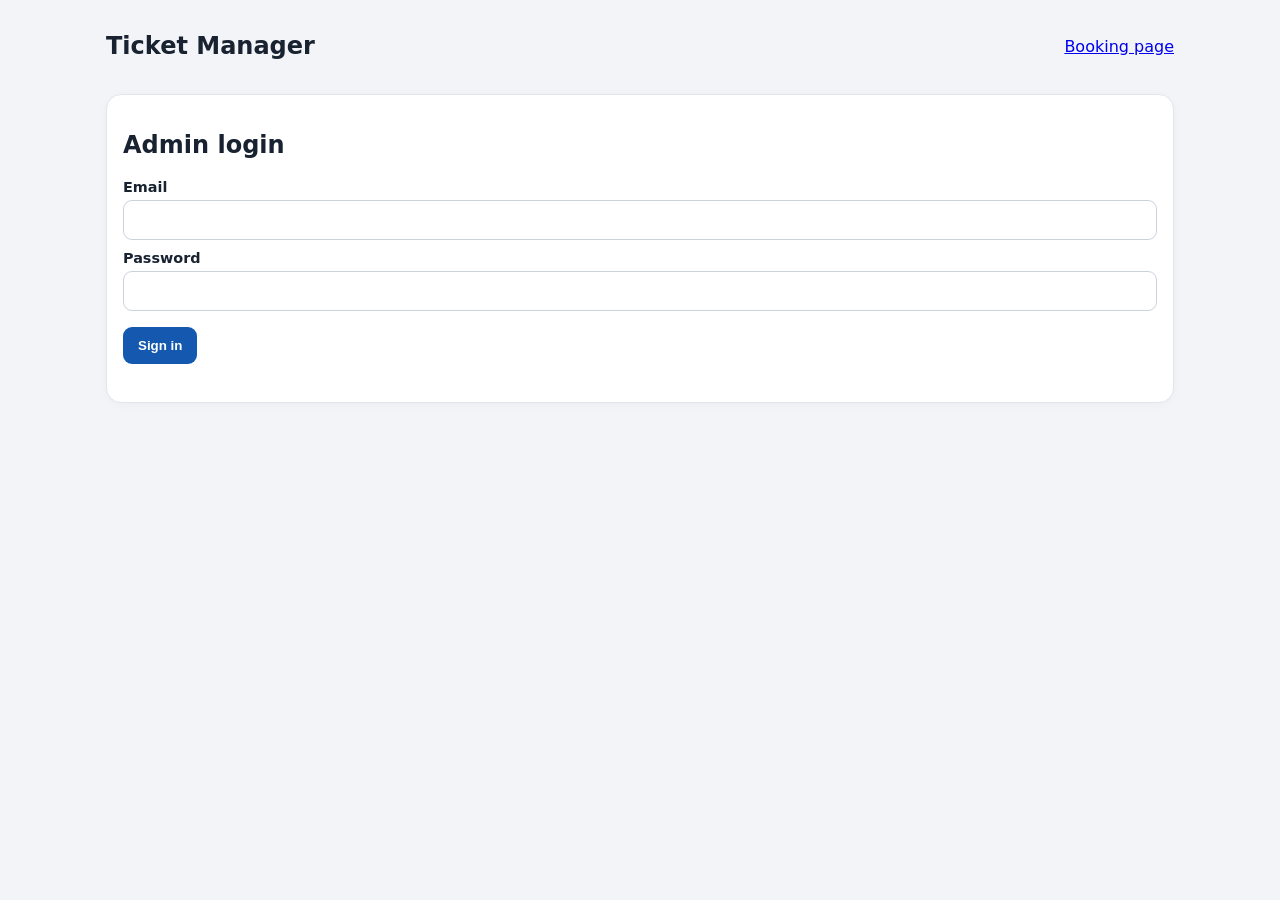
==== admin.html @ 220661d1 "Add files via upload" ====
<!doctype html><html lang="en"><head><meta charset="utf-8"><meta name="viewport" content="width=device-width,initial-scale=1"><title>Ticket Admin</title><link rel="stylesheet" href="style.css"></head><body><main class="wrap"><header><h1>Ticket Manager</h1><a href="index.html">Booking page</a></header><section class="card" id="loginCard"><h2>Admin login</h2><form id="loginForm"><label>Email<input id="loginEmail" type="email" required></label><label>Password<input id="loginPassword" type="password" required></label><button>Sign in</button></form><p id="loginMsg"></p></section><div id="adminArea" hidden><section class="card"><div class="row"><h2>Ticket inventory</h2><button id="refresh" class="secondary">Refresh inventory</button></div><div id="stats" class="stats"></div><p class="muted">Green = available; blue = issued; red = redeemed; grey = cancelled. Only green tickets can be selected.</p><div class="filters"><label>Search serial<input id="searchSerial" placeholder="e.g. 1321"></label><label>Status<select id="statusFilter"><option value="available">Available</option><option value="all">All</option><option value="issued">Issued</option><option value="redeemed">Redeemed</option><option value="cancelled">Cancelled</option></select></label></div><div id="grid" class="grid"></div><p id="selectedCount" class="muted">0 selected</p></section><section class="card"><h2>Issue selected tickets</h2><form id="issueForm"><label>Buyer name<input id="buyerName" required></label><label>Buyer email / contact<input id="buyerEmail" required></label><label>WhatsApp number<input id="buyerPhone"></label><div class="row"><label>Payment method<select id="paymentMethod"><option>Cash</option><option>Online</option></select></label><label>Amount received (₹)<input id="amount" type="number" min="0" step="1"></label></div><label>Payment note<textarea id="paymentNote" rows="2" placeholder="Cash received / UPI reference / other note"></textarea></label><button id="issueBtn">Issue & generate PDFs</button></form><p id="issueMsg"></p><div id="issuedFiles"></div></section><section class="card"><h2>Redeem a ticket</h2><label>QR token<input id="redeemToken" placeholder="Paste scanned ticket token"></label><button id="redeemBtn" class="secondary">Redeem ticket</button><p id="redeemMsg"></p></section><section class="card"><h2>Master register</h2><button id="export" class="secondary">Export CSV</button><div id="register"></div></section><button id="logout" class="secondary">Sign out</button></div></main><script type="module" src="js/admin.js"></script></body></html>
---- style.css ----
*{box-sizing:border-box}body{margin:0;background:#f2f4f7;color:#182230;font:16px system-ui,sans-serif}.wrap{max-width:1100px;margin:auto;padding:16px}header,.row{display:flex;justify-content:space-between;align-items:center;gap:12px}header{margin-bottom:18px}h1{font-size:1.5rem}.card{background:#fff;border:1px solid #e1e5eb;border-radius:15px;padding:16px;margin:14px 0;box-shadow:0 2px 10px #00000008}label{display:block;font-size:.9rem;font-weight:650;margin:10px 0}input,select,textarea{display:block;width:100%;padding:11px;border:1px solid #cbd2dc;border-radius:9px;margin-top:5px;font:inherit}button{background:#1558b0;color:white;border:0;border-radius:9px;padding:11px 15px;font-weight:700;margin:6px 0;cursor:pointer}.secondary{background:#e8edf4;color:#1b2738}.muted{color:#667085;font-size:.88rem}.stats{display:flex;flex-wrap:wrap;gap:8px}.stat{background:#eef1f5;padding:9px 13px;border-radius:9px}.stat b{display:block;font-size:1.2rem}.filters{display:grid;grid-template-columns:1fr 1fr;gap:10px}.grid{display:grid;grid-template-columns:repeat(auto-fill,minmax(76px,1fr));gap:7px;margin:12px 0}.tile{padding:10px 3px;border-radius:8px;border:1px solid transparent;font-weight:700}.available{background:#e1f5e7;color:#126b35}.issued{background:#e4efff;color:#164f9c}.redeemed{background:#ffe4e4;color:#a51f1f}.cancelled{background:#e9eaec;color:#555}.tile:disabled{opacity:1}.tile.selected{outline:3px solid #185abd}.file-row{border-top:1px solid #e5e7eb;padding:10px 0;display:flex;justify-content:space-between;gap:10px;align-items:center}table{border-collapse:collapse;width:100%;font-size:.85rem}td,th{text-align:left;padding:7px;border-bottom:1px solid #e5e7eb}.ok{color:#13803b}.bad{color:#b42318}@media(max-width:600px){.filters{grid-template-columns:1fr}.row{align-items:flex-start;flex-direction:column}}
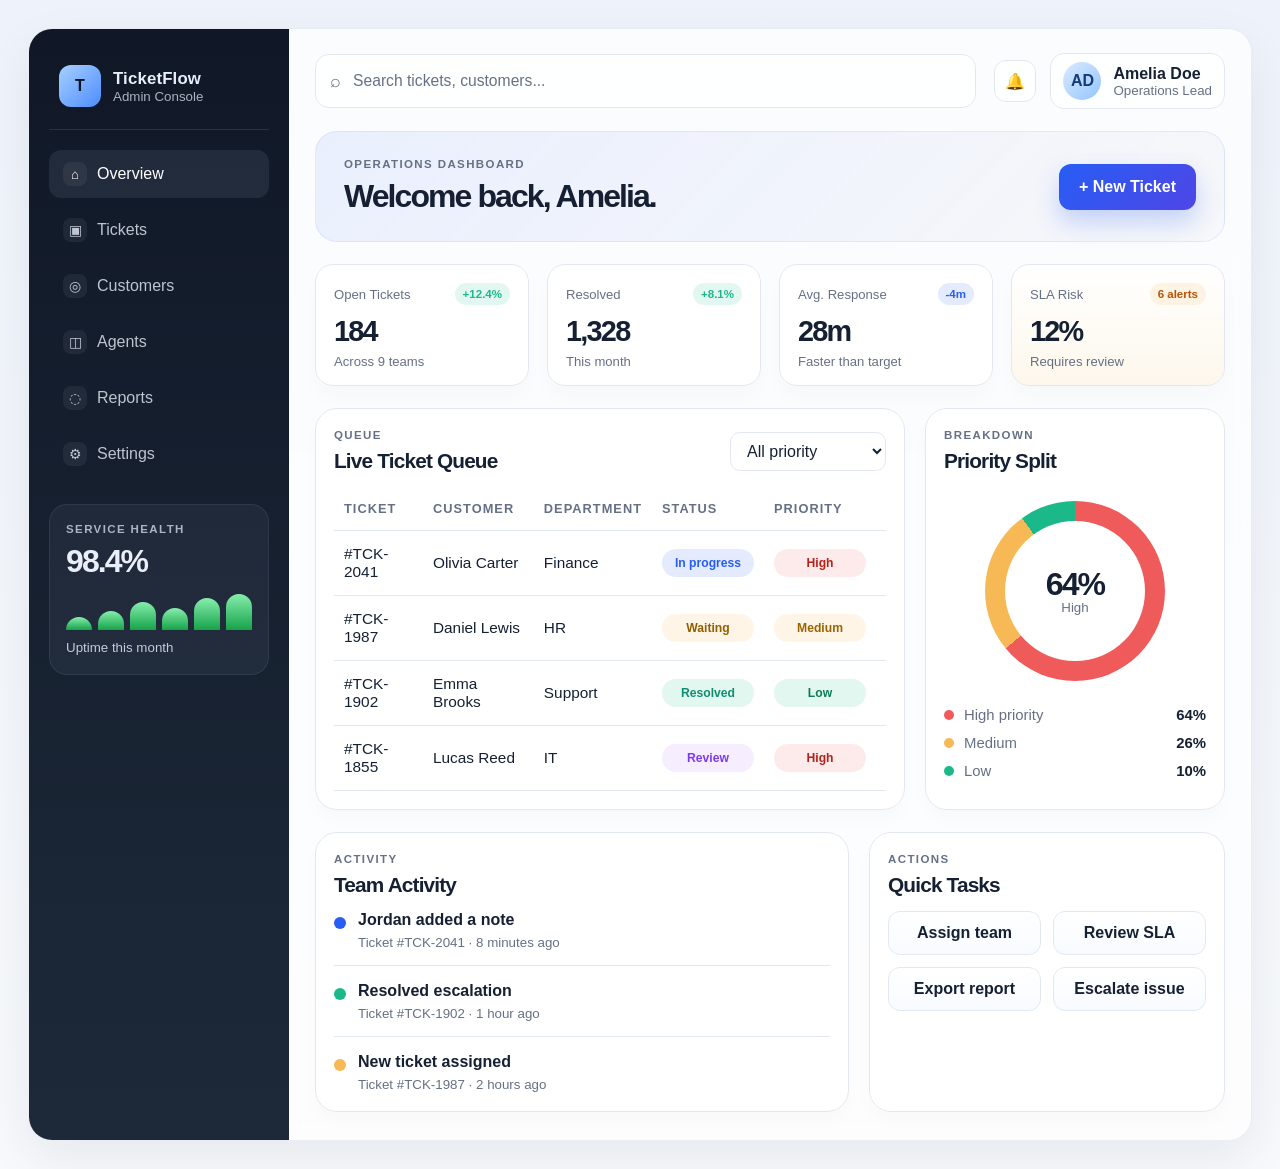
==== commit f369a99a: "Refresh the admin dashboard with a more polished, professional ticketing UI." ====
--- a/admin.html
+++ b/admin.html
@@ -1 +1,265 @@
-<!doctype html><html lang="en"><head><meta charset="utf-8"><meta name="viewport" content="width=device-width,initial-scale=1"><title>Ticket Admin</title><link rel="stylesheet" href="style.css"></head><body><main class="wrap"><header><h1>Ticket Manager</h1><a href="index.html">Booking page</a></header><section class="card" id="loginCard"><h2>Admin login</h2><form id="loginForm"><label>Email<input id="loginEmail" type="email" required></label><label>Password<input id="loginPassword" type="password" required></label><button>Sign in</button></form><p id="loginMsg"></p></section><div id="adminArea" hidden><section class="card"><div class="row"><h2>Ticket inventory</h2><button id="refresh" class="secondary">Refresh inventory</button></div><div id="stats" class="stats"></div><p class="muted">Green = available; blue = issued; red = redeemed; grey = cancelled. Only green tickets can be selected.</p><div class="filters"><label>Search serial<input id="searchSerial" placeholder="e.g. 1321"></label><label>Status<select id="statusFilter"><option value="available">Available</option><option value="all">All</option><option value="issued">Issued</option><option value="redeemed">Redeemed</option><option value="cancelled">Cancelled</option></select></label></div><div id="grid" class="grid"></div><p id="selectedCount" class="muted">0 selected</p></section><section class="card"><h2>Issue selected tickets</h2><form id="issueForm"><label>Buyer name<input id="buyerName" required></label><label>Buyer email / contact<input id="buyerEmail" required></label><label>WhatsApp number<input id="buyerPhone"></label><div class="row"><label>Payment method<select id="paymentMethod"><option>Cash</option><option>Online</option></select></label><label>Amount received (₹)<input id="amount" type="number" min="0" step="1"></label></div><label>Payment note<textarea id="paymentNote" rows="2" placeholder="Cash received / UPI reference / other note"></textarea></label><button id="issueBtn">Issue & generate PDFs</button></form><p id="issueMsg"></p><div id="issuedFiles"></div></section><section class="card"><h2>Redeem a ticket</h2><label>QR token<input id="redeemToken" placeholder="Paste scanned ticket token"></label><button id="redeemBtn" class="secondary">Redeem ticket</button><p id="redeemMsg"></p></section><section class="card"><h2>Master register</h2><button id="export" class="secondary">Export CSV</button><div id="register"></div></section><button id="logout" class="secondary">Sign out</button></div></main><script type="module" src="js/admin.js"></script></body></html>+<!doctype html>
+<html lang="en">
+  <head>
+    <meta charset="utf-8" />
+    <meta name="viewport" content="width=device-width, initial-scale=1" />
+    <title>Ticket Admin</title>
+    <link rel="stylesheet" href="style.css" />
+  </head>
+  <body>
+    <div class="app-shell">
+      <aside class="sidebar">
+        <div class="brand">
+          <div class="brand-mark">T</div>
+          <div>
+            <strong>TicketFlow</strong>
+            <small>Admin Console</small>
+          </div>
+        </div>
+
+        <nav class="nav" aria-label="Sidebar navigation">
+          <a class="active" href="#">
+            <span class="nav-icon">⌂</span>
+            Overview
+          </a>
+          <a href="#">
+            <span class="nav-icon">▣</span>
+            Tickets
+          </a>
+          <a href="#">
+            <span class="nav-icon">◎</span>
+            Customers
+          </a>
+          <a href="#">
+            <span class="nav-icon">◫</span>
+            Agents
+          </a>
+          <a href="#">
+            <span class="nav-icon">◌</span>
+            Reports
+          </a>
+          <a href="#">
+            <span class="nav-icon">⚙</span>
+            Settings
+          </a>
+        </nav>
+
+        <div class="sidebar-card">
+          <p class="eyebrow">Service Health</p>
+          <h3>98.4%</h3>
+          <div class="sparkline" aria-hidden="true">
+            <span></span><span></span><span></span><span></span><span></span><span></span>
+          </div>
+          <small>Uptime this month</small>
+        </div>
+      </aside>
+
+      <main class="main-panel">
+        <header class="topbar">
+          <div class="search-box" aria-label="Search">
+            <span class="search-icon">⌕</span>
+            <input type="text" value="Search tickets, customers..." aria-label="Search tickets" />
+          </div>
+
+          <div class="topbar-actions">
+            <button class="icon-button" aria-label="Notifications">🔔</button>
+            <div class="user-pill">
+              <div class="avatar">AD</div>
+              <div>
+                <strong>Amelia Doe</strong>
+                <small>Operations Lead</small>
+              </div>
+            </div>
+          </div>
+        </header>
+
+        <section class="hero">
+          <div>
+            <p class="eyebrow">Operations dashboard</p>
+            <h1>Welcome back, Amelia.</h1>
+          </div>
+          <button class="primary-btn">+ New Ticket</button>
+        </section>
+
+        <section class="stats-grid" aria-label="Key metrics">
+          <article class="stat-card">
+            <div class="stat-label">
+              <span>Open Tickets</span>
+              <span class="change positive">+12.4%</span>
+            </div>
+            <div class="stat-value">184</div>
+            <div class="stat-meta">Across 9 teams</div>
+          </article>
+
+          <article class="stat-card">
+            <div class="stat-label">
+              <span>Resolved</span>
+              <span class="change positive">+8.1%</span>
+            </div>
+            <div class="stat-value">1,328</div>
+            <div class="stat-meta">This month</div>
+          </article>
+
+          <article class="stat-card">
+            <div class="stat-label">
+              <span>Avg. Response</span>
+              <span class="change neutral">-4m</span>
+            </div>
+            <div class="stat-value">28m</div>
+            <div class="stat-meta">Faster than target</div>
+          </article>
+
+          <article class="stat-card accent">
+            <div class="stat-label">
+              <span>SLA Risk</span>
+              <span class="change warning">6 alerts</span>
+            </div>
+            <div class="stat-value">12%</div>
+            <div class="stat-meta">Requires review</div>
+          </article>
+        </section>
+
+        <section class="content-grid">
+          <article class="panel large-panel">
+            <div class="panel-header">
+              <div>
+                <p class="eyebrow">Queue</p>
+                <h2>Live Ticket Queue</h2>
+              </div>
+              <select aria-label="Ticket status filter">
+                <option>All priority</option>
+                <option>High priority</option>
+                <option>Medium priority</option>
+                <option>Low priority</option>
+              </select>
+            </div>
+
+            <div class="table-wrap">
+              <table>
+                <thead>
+                  <tr>
+                    <th>Ticket</th>
+                    <th>Customer</th>
+                    <th>Department</th>
+                    <th>Status</th>
+                    <th>Priority</th>
+                    <th>Updated</th>
+                  </tr>
+                </thead>
+                <tbody>
+                  <tr>
+                    <td>#TCK-2041</td>
+                    <td>Olivia Carter</td>
+                    <td>Finance</td>
+                    <td><span class="status in-progress">In progress</span></td>
+                    <td><span class="priority high">High</span></td>
+                    <td>2 mins ago</td>
+                  </tr>
+                  <tr>
+                    <td>#TCK-1987</td>
+                    <td>Daniel Lewis</td>
+                    <td>HR</td>
+                    <td><span class="status waiting">Waiting</span></td>
+                    <td><span class="priority medium">Medium</span></td>
+                    <td>11 mins ago</td>
+                  </tr>
+                  <tr>
+                    <td>#TCK-1902</td>
+                    <td>Emma Brooks</td>
+                    <td>Support</td>
+                    <td><span class="status resolved">Resolved</span></td>
+                    <td><span class="priority low">Low</span></td>
+                    <td>1 hour ago</td>
+                  </tr>
+                  <tr>
+                    <td>#TCK-1855</td>
+                    <td>Lucas Reed</td>
+                    <td>IT</td>
+                    <td><span class="status review">Review</span></td>
+                    <td><span class="priority high">High</span></td>
+                    <td>3 hours ago</td>
+                  </tr>
+                </tbody>
+              </table>
+            </div>
+          </article>
+
+          <article class="panel">
+            <div class="panel-header compact">
+              <div>
+                <p class="eyebrow">Breakdown</p>
+                <h2>Priority Split</h2>
+              </div>
+            </div>
+
+            <div class="ring-wrap">
+              <div class="ring-chart">
+                <div class="ring-center">
+                  <strong>64%</strong>
+                  <small>High</small>
+                </div>
+              </div>
+            </div>
+
+            <div class="legend">
+              <div><span class="dot red"></span>High priority <strong>64%</strong></div>
+              <div><span class="dot amber"></span>Medium <strong>26%</strong></div>
+              <div><span class="dot green"></span>Low <strong>10%</strong></div>
+            </div>
+          </article>
+        </section>
+
+        <section class="bottom-grid">
+          <article class="panel">
+            <div class="panel-header compact">
+              <div>
+                <p class="eyebrow">Activity</p>
+                <h2>Team Activity</h2>
+              </div>
+            </div>
+
+            <ul class="activity-list">
+              <li>
+                <div class="activity-dot blue"></div>
+                <div>
+                  <strong>Jordan added a note</strong>
+                  <small>Ticket #TCK-2041 · 8 minutes ago</small>
+                </div>
+              </li>
+              <li>
+                <div class="activity-dot green"></div>
+                <div>
+                  <strong>Resolved escalation</strong>
+                  <small>Ticket #TCK-1902 · 1 hour ago</small>
+                </div>
+              </li>
+              <li>
+                <div class="activity-dot amber"></div>
+                <div>
+                  <strong>New ticket assigned</strong>
+                  <small>Ticket #TCK-1987 · 2 hours ago</small>
+                </div>
+              </li>
+            </ul>
+          </article>
+
+          <article class="panel">
+            <div class="panel-header compact">
+              <div>
+                <p class="eyebrow">Actions</p>
+                <h2>Quick Tasks</h2>
+              </div>
+            </div>
+
+            <div class="quick-actions">
+              <button>Assign team</button>
+              <button>Review SLA</button>
+              <button>Export report</button>
+              <button>Escalate issue</button>
+            </div>
+          </article>
+        </section>
+      </main>
+    </div>
+  </body>
+</html>
--- a/style.css
+++ b/style.css
@@ -1 +1,642 @@
-*{box-sizing:border-box}body{margin:0;background:#f2f4f7;color:#182230;font:16px system-ui,sans-serif}.wrap{max-width:1100px;margin:auto;padding:16px}header,.row{display:flex;justify-content:space-between;align-items:center;gap:12px}header{margin-bottom:18px}h1{font-size:1.5rem}.card{background:#fff;border:1px solid #e1e5eb;border-radius:15px;padding:16px;margin:14px 0;box-shadow:0 2px 10px #00000008}label{display:block;font-size:.9rem;font-weight:650;margin:10px 0}input,select,textarea{display:block;width:100%;padding:11px;border:1px solid #cbd2dc;border-radius:9px;margin-top:5px;font:inherit}button{background:#1558b0;color:white;border:0;border-radius:9px;padding:11px 15px;font-weight:700;margin:6px 0;cursor:pointer}.secondary{background:#e8edf4;color:#1b2738}.muted{color:#667085;font-size:.88rem}.stats{display:flex;flex-wrap:wrap;gap:8px}.stat{background:#eef1f5;padding:9px 13px;border-radius:9px}.stat b{display:block;font-size:1.2rem}.filters{display:grid;grid-template-columns:1fr 1fr;gap:10px}.grid{display:grid;grid-template-columns:repeat(auto-fill,minmax(76px,1fr));gap:7px;margin:12px 0}.tile{padding:10px 3px;border-radius:8px;border:1px solid transparent;font-weight:700}.available{background:#e1f5e7;color:#126b35}.issued{background:#e4efff;color:#164f9c}.redeemed{background:#ffe4e4;color:#a51f1f}.cancelled{background:#e9eaec;color:#555}.tile:disabled{opacity:1}.tile.selected{outline:3px solid #185abd}.file-row{border-top:1px solid #e5e7eb;padding:10px 0;display:flex;justify-content:space-between;gap:10px;align-items:center}table{border-collapse:collapse;width:100%;font-size:.85rem}td,th{text-align:left;padding:7px;border-bottom:1px solid #e5e7eb}.ok{color:#13803b}.bad{color:#b42318}@media(max-width:600px){.filters{grid-template-columns:1fr}.row{align-items:flex-start;flex-direction:column}}+* {
+  box-sizing: border-box;
+}
+
+:root {
+  --bg: #f4f7fb;
+  --panel: #ffffff;
+  --panel-alt: #eef4ff;
+  --sidebar: #101827;
+  --sidebar-soft: #1d2939;
+  --text: #162033;
+  --muted: #667085;
+  --line: #e3e8f0;
+  --primary: #275df5;
+  --primary-soft: rgba(39, 93, 245, 0.12);
+  --green: #1bb98a;
+  --green-soft: rgba(27, 185, 138, 0.12);
+  --amber: #f7b955;
+  --amber-soft: rgba(247, 185, 85, 0.14);
+  --red: #ef5b5b;
+  --red-soft: rgba(239, 91, 91, 0.12);
+  --shadow: 0 18px 50px rgba(15, 23, 42, 0.07);
+}
+
+html, body {
+  margin: 0;
+  min-height: 100%;
+  font-family: Inter, "Segoe UI", Roboto, Helvetica, Arial, sans-serif;
+  background: linear-gradient(180deg, #eef3fb 0%, #f7f9fc 100%);
+  color: var(--text);
+}
+
+body {
+  min-height: 100vh;
+  padding: 28px;
+}
+
+button, input, select {
+  font: inherit;
+}
+
+.app-shell {
+  max-width: 1460px;
+  margin: 0 auto;
+  background: rgba(255, 255, 255, 0.52);
+  backdrop-filter: blur(10px);
+  border: 1px solid rgba(148, 163, 184, 0.16);
+  border-radius: 24px;
+  box-shadow: var(--shadow);
+  display: grid;
+  grid-template-columns: 260px minmax(0, 1fr);
+  overflow: hidden;
+}
+
+.sidebar {
+  background: linear-gradient(180deg, var(--sidebar) 0%, var(--sidebar-soft) 100%);
+  color: #e9eef9;
+  padding: 28px 20px;
+}
+
+.brand {
+  display: flex;
+  align-items: center;
+  gap: 12px;
+  padding: 8px 10px 22px;
+  border-bottom: 1px solid rgba(148, 163, 184, 0.18);
+  margin-bottom: 20px;
+}
+
+.brand-mark {
+  width: 42px;
+  height: 42px;
+  border-radius: 12px;
+  display: grid;
+  place-items: center;
+  font-weight: 700;
+  background: linear-gradient(135deg, #a8d0ff, #4c8dff);
+  color: #071426;
+}
+
+.brand strong {
+  display: block;
+  font-size: 1.05rem;
+  letter-spacing: 0.01em;
+}
+
+.brand small {
+  display: block;
+  opacity: 0.72;
+}
+
+.nav {
+  display: flex;
+  flex-direction: column;
+  gap: 8px;
+}
+
+.nav a {
+  color: rgba(233, 238, 249, 0.8);
+  text-decoration: none;
+  display: flex;
+  align-items: center;
+  gap: 10px;
+  padding: 12px 14px;
+  border-radius: 12px;
+  transition: 0.2s ease;
+}
+
+.nav a:hover,
+.nav a.active {
+  background: rgba(148, 163, 184, 0.12);
+  color: #fff;
+}
+
+.nav-icon {
+  display: inline-grid;
+  place-items: center;
+  width: 24px;
+  height: 24px;
+  font-size: 0.85rem;
+  border-radius: 8px;
+  background: rgba(255,255,255,0.06);
+}
+
+.sidebar-card {
+  margin-top: 26px;
+  padding: 18px 16px;
+  border-radius: 18px;
+  background: rgba(148, 163, 184, 0.08);
+  border: 1px solid rgba(148, 163, 184, 0.12);
+}
+
+.eyebrow {
+  margin: 0 0 8px;
+  font-size: 0.72rem;
+  letter-spacing: 0.12em;
+  text-transform: uppercase;
+  color: var(--muted);
+  font-weight: 700;
+}
+
+.sidebar-card .eyebrow {
+  color: rgba(233, 238, 249, 0.7);
+}
+
+.sidebar-card h3 {
+  margin: 0;
+  font-size: 2rem;
+  letter-spacing: -0.06em;
+}
+
+.sidebar-card small {
+  color: rgba(233, 238, 249, 0.82);
+}
+
+.sparkline {
+  display: flex;
+  align-items: flex-end;
+  gap: 6px;
+  height: 36px;
+  margin: 14px 0 8px;
+}
+
+.sparkline span {
+  display: block;
+  width: 100%;
+  border-radius: 999px 999px 0 0;
+  background: linear-gradient(180deg, #86eeac, #16a34a);
+}
+
+.sparkline span:nth-child(1) { height: 35%; }
+.sparkline span:nth-child(2) { height: 52%; }
+.sparkline span:nth-child(3) { height: 78%; }
+.sparkline span:nth-child(4) { height: 60%; }
+.sparkline span:nth-child(5) { height: 90%; }
+.sparkline span:nth-child(6) { height: 100%; }
+
+.main-panel {
+  background: rgba(255, 255, 255, 0.4);
+  padding: 24px 26px 28px;
+}
+
+.topbar {
+  display: flex;
+  align-items: center;
+  justify-content: space-between;
+  gap: 18px;
+  margin-bottom: 22px;
+}
+
+.search-box {
+  flex: 1;
+  display: flex;
+  align-items: center;
+  gap: 10px;
+  background: rgba(255,255,255,0.8);
+  border: 1px solid var(--line);
+  border-radius: 14px;
+  padding: 0 14px;
+  min-height: 54px;
+}
+
+.search-icon {
+  color: var(--muted);
+  font-size: 1.1rem;
+}
+
+.search-box input {
+  flex: 1;
+  border: 0;
+  background: transparent;
+  color: var(--muted);
+  outline: 0;
+  font-size: 0.98rem;
+}
+
+.topbar-actions {
+  display: flex;
+  align-items: center;
+  gap: 14px;
+}
+
+.icon-button {
+  width: 42px;
+  height: 42px;
+  border: 1px solid var(--line);
+  background: rgba(255,255,255,0.8);
+  border-radius: 12px;
+  cursor: pointer;
+}
+
+.user-pill {
+  display: flex;
+  align-items: center;
+  gap: 12px;
+  background: rgba(255,255,255,0.8);
+  border: 1px solid var(--line);
+  border-radius: 14px;
+  padding: 8px 12px;
+}
+
+.avatar {
+  width: 38px;
+  height: 38px;
+  border-radius: 50%;
+  display: grid;
+  place-items: center;
+  background: linear-gradient(135deg, #dbeafe, #93c5fd);
+  color: #123b7a;
+  font-weight: 700;
+}
+
+.user-pill strong,
+.user-pill small {
+  display: block;
+}
+
+.user-pill small {
+  color: var(--muted);
+}
+
+.hero {
+  background: linear-gradient(135deg, rgba(39,93,245,0.08), rgba(17,24,39,0.02));
+  border: 1px solid rgba(39,93,245,0.09);
+  border-radius: 22px;
+  padding: 26px 28px;
+  display: flex;
+  align-items: center;
+  justify-content: space-between;
+  gap: 18px;
+}
+
+.hero h1 {
+  margin: 0;
+  font-size: clamp(2rem, 2vw, 2.5rem);
+  letter-spacing: -0.06em;
+}
+
+.primary-btn {
+  border: 0;
+  border-radius: 12px;
+  padding: 14px 20px;
+  background: linear-gradient(135deg, var(--primary), #4f46e5);
+  color: #fff;
+  box-shadow: 0 12px 24px rgba(39, 93, 245, 0.25);
+  cursor: pointer;
+  font-weight: 600;
+}
+
+.stats-grid {
+  display: grid;
+  grid-template-columns: repeat(4, minmax(0, 1fr));
+  gap: 18px;
+  margin-top: 22px;
+}
+
+.stat-card {
+  background: rgba(255,255,255,0.84);
+  border: 1px solid var(--line);
+  border-radius: 18px;
+  padding: 18px 18px 16px;
+  box-shadow: 0 12px 20px rgba(15, 23, 42, 0.02);
+}
+
+.stat-card.accent {
+  background: linear-gradient(180deg, rgba(255,255,255,0.9), rgba(254,244,226,0.65));
+}
+
+.stat-label {
+  display: flex;
+  justify-content: space-between;
+  align-items: center;
+  gap: 12px;
+  color: var(--muted);
+  font-size: 0.82rem;
+  margin-bottom: 10px;
+}
+
+.stat-value {
+  font-size: clamp(1.8rem, 2vw, 2.3rem);
+  letter-spacing: -0.06em;
+  font-weight: 700;
+  margin: 8px 0 6px;
+}
+
+.stat-meta {
+  font-size: 0.82rem;
+  color: var(--muted);
+}
+
+.change {
+  display: inline-flex;
+  align-items: center;
+  justify-content: center;
+  padding: 5px 8px;
+  border-radius: 999px;
+  font-weight: 600;
+  font-size: 0.72rem;
+}
+
+.change.positive {
+  color: var(--green);
+  background: var(--green-soft);
+}
+
+.change.neutral {
+  color: var(--primary);
+  background: var(--primary-soft);
+}
+
+.change.warning {
+  color: #b45309;
+  background: var(--amber-soft);
+}
+
+.content-grid {
+  display: grid;
+  grid-template-columns: minmax(0, 1.8fr) minmax(300px, 0.9fr);
+  gap: 20px;
+  margin-top: 22px;
+}
+
+.bottom-grid {
+  display: grid;
+  grid-template-columns: minmax(0, 1.2fr) minmax(260px, 0.8fr);
+  gap: 20px;
+  margin-top: 22px;
+}
+
+.panel {
+  background: rgba(255,255,255,0.86);
+  border: 1px solid var(--line);
+  border-radius: 22px;
+  padding: 20px 18px 18px;
+  box-shadow: 0 10px 18px rgba(15, 23, 42, 0.02);
+}
+
+.panel-header {
+  display: flex;
+  align-items: center;
+  justify-content: space-between;
+  gap: 10px;
+  margin-bottom: 14px;
+}
+
+.panel-header h2 {
+  margin: 0;
+  font-size: 1.3rem;
+  letter-spacing: -0.04em;
+}
+
+.panel-header select {
+  border: 1px solid var(--line);
+  border-radius: 10px;
+  padding: 9px 12px;
+  background: #fff;
+  color: var(--text);
+}
+
+.table-wrap {
+  overflow-x: auto;
+}
+
+table {
+  width: 100%;
+  border-collapse: collapse;
+  min-width: 640px;
+}
+
+th, td {
+  padding: 14px 10px;
+  text-align: left;
+  border-bottom: 1px solid var(--line);
+  font-size: 0.96rem;
+}
+
+th {
+  color: var(--muted);
+  font-size: 0.8rem;
+  letter-spacing: 0.08em;
+  text-transform: uppercase;
+  font-weight: 700;
+}
+
+.status,
+.priority {
+  display: inline-flex;
+  align-items: center;
+  justify-content: center;
+  min-width: 92px;
+  padding: 7px 10px;
+  border-radius: 999px;
+  font-size: 0.76rem;
+  font-weight: 700;
+}
+
+.status.in-progress {
+  background: var(--primary-soft);
+  color: var(--primary);
+}
+
+.status.waiting {
+  background: var(--amber-soft);
+  color: #915e00;
+}
+
+.status.resolved {
+  background: var(--green-soft);
+  color: #0f8f6e;
+}
+
+.status.review {
+  background: rgba(168, 85, 247, 0.1);
+  color: #7c3aed;
+}
+
+.priority.high {
+  background: var(--red-soft);
+  color: #b42318;
+}
+
+.priority.medium {
+  background: var(--amber-soft);
+  color: #9a6500;
+}
+
+.priority.low {
+  background: var(--green-soft);
+  color: #0d7c58;
+}
+
+.ring-wrap {
+  display: grid;
+  place-items: center;
+  padding: 14px 0 10px;
+}
+
+.ring-chart {
+  width: 180px;
+  height: 180px;
+  border-radius: 50%;
+  background: conic-gradient(var(--red) 0 64%, var(--amber) 64% 90%, var(--green) 90% 100%);
+  display: grid;
+  place-items: center;
+  position: relative;
+}
+
+.ring-chart::before {
+  content: "";
+  position: absolute;
+  inset: 20px;
+  background: #fff;
+  border-radius: 50%;
+}
+
+.ring-center {
+  position: relative;
+  z-index: 1;
+  display: grid;
+  place-items: center;
+  text-align: center;
+}
+
+.ring-center strong {
+  font-size: 2rem;
+  line-height: 1;
+  letter-spacing: -0.06em;
+}
+
+.ring-center small {
+  color: var(--muted);
+}
+
+.legend {
+  display: grid;
+  gap: 12px;
+  margin-top: 16px;
+  color: var(--muted);
+  font-size: 0.93rem;
+}
+
+.legend div {
+  display: flex;
+  align-items: center;
+  gap: 10px;
+}
+
+.legend strong {
+  color: var(--text);
+  margin-left: auto;
+}
+
+.dot {
+  width: 10px;
+  height: 10px;
+  border-radius: 50%;
+  display: inline-block;
+}
+
+.dot.red { background: var(--red); }
+.dot.amber { background: var(--amber); }
+.dot.green { background: var(--green); }
+
+.activity-list {
+  list-style: none;
+  margin: 10px 0 0;
+  padding: 0;
+  display: grid;
+  gap: 16px;
+}
+
+.activity-list li {
+  display: flex;
+  align-items: flex-start;
+  gap: 12px;
+  padding-bottom: 14px;
+  border-bottom: 1px solid var(--line);
+}
+
+.activity-list li:last-child {
+  border-bottom: 0;
+  padding-bottom: 0;
+}
+
+.activity-dot {
+  width: 12px;
+  height: 12px;
+  border-radius: 50%;
+  margin-top: 6px;
+}
+
+.activity-dot.blue { background: var(--primary); }
+.activity-dot.green { background: var(--green); }
+.activity-dot.amber { background: var(--amber); }
+
+.activity-list strong {
+  display: block;
+  margin-bottom: 4px;
+}
+
+.activity-list small {
+  color: var(--muted);
+}
+
+.quick-actions {
+  display: grid;
+  grid-template-columns: repeat(2, minmax(0, 1fr));
+  gap: 12px;
+  margin-top: 10px;
+}
+
+.quick-actions button {
+  border: 1px solid var(--line);
+  background: linear-gradient(180deg, #fff, #f8fbff);
+  color: var(--text);
+  border-radius: 12px;
+  padding: 12px 10px;
+  cursor: pointer;
+  font-weight: 600;
+}
+
+@media (max-width: 1100px) {
+  .app-shell {
+    grid-template-columns: 1fr;
+  }
+
+  .sidebar {
+    padding-bottom: 16px;
+  }
+
+  .stats-grid {
+    grid-template-columns: repeat(2, minmax(0, 1fr));
+  }
+}
+
+@media (max-width: 720px) {
+  body {
+    padding: 16px;
+  }
+
+  .main-panel {
+    padding: 18px 16px 20px;
+  }
+
+  .topbar,
+  .hero,
+  .panel-header {
+    flex-direction: column;
+    align-items: stretch;
+  }
+
+  .stats-grid,
+  .content-grid,
+  .bottom-grid,
+  .quick-actions {
+    grid-template-columns: 1fr;
+  }
+
+  .topbar-actions {
+    justify-content: space-between;
+  }
+}
